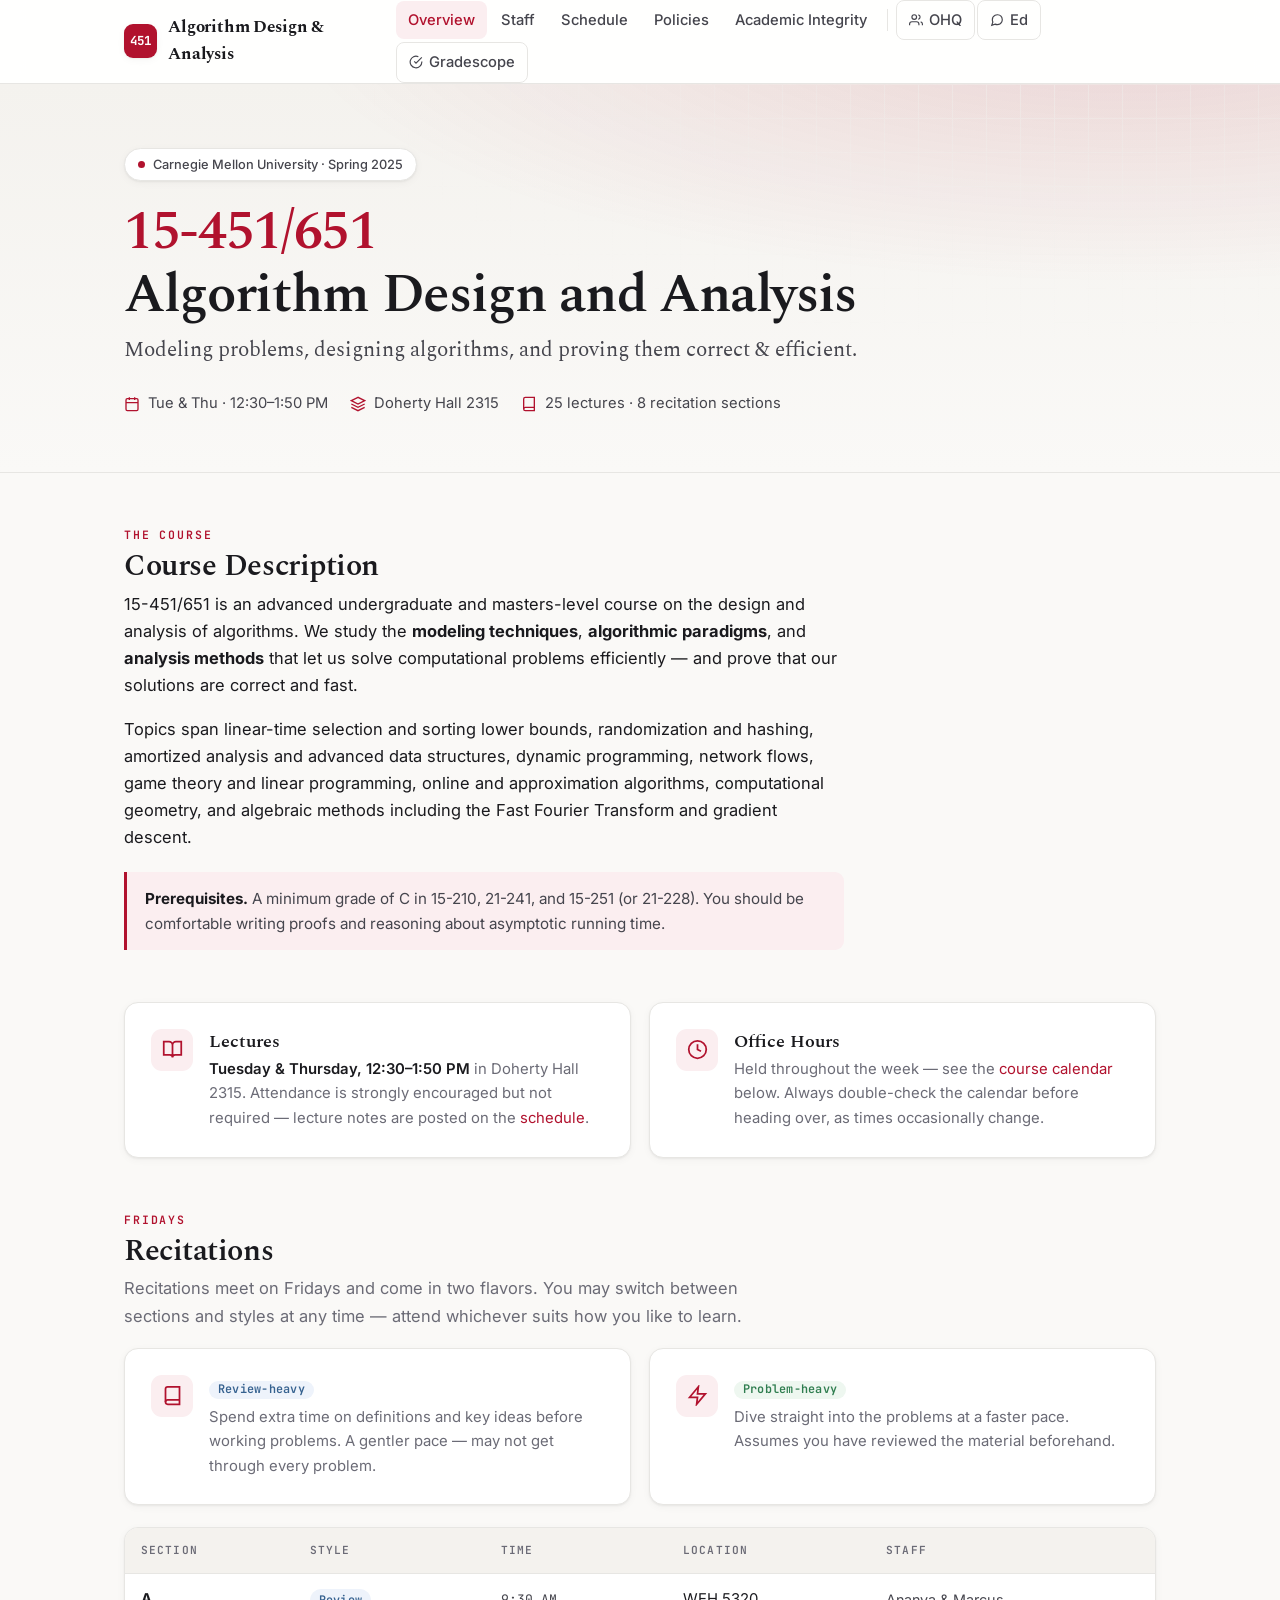
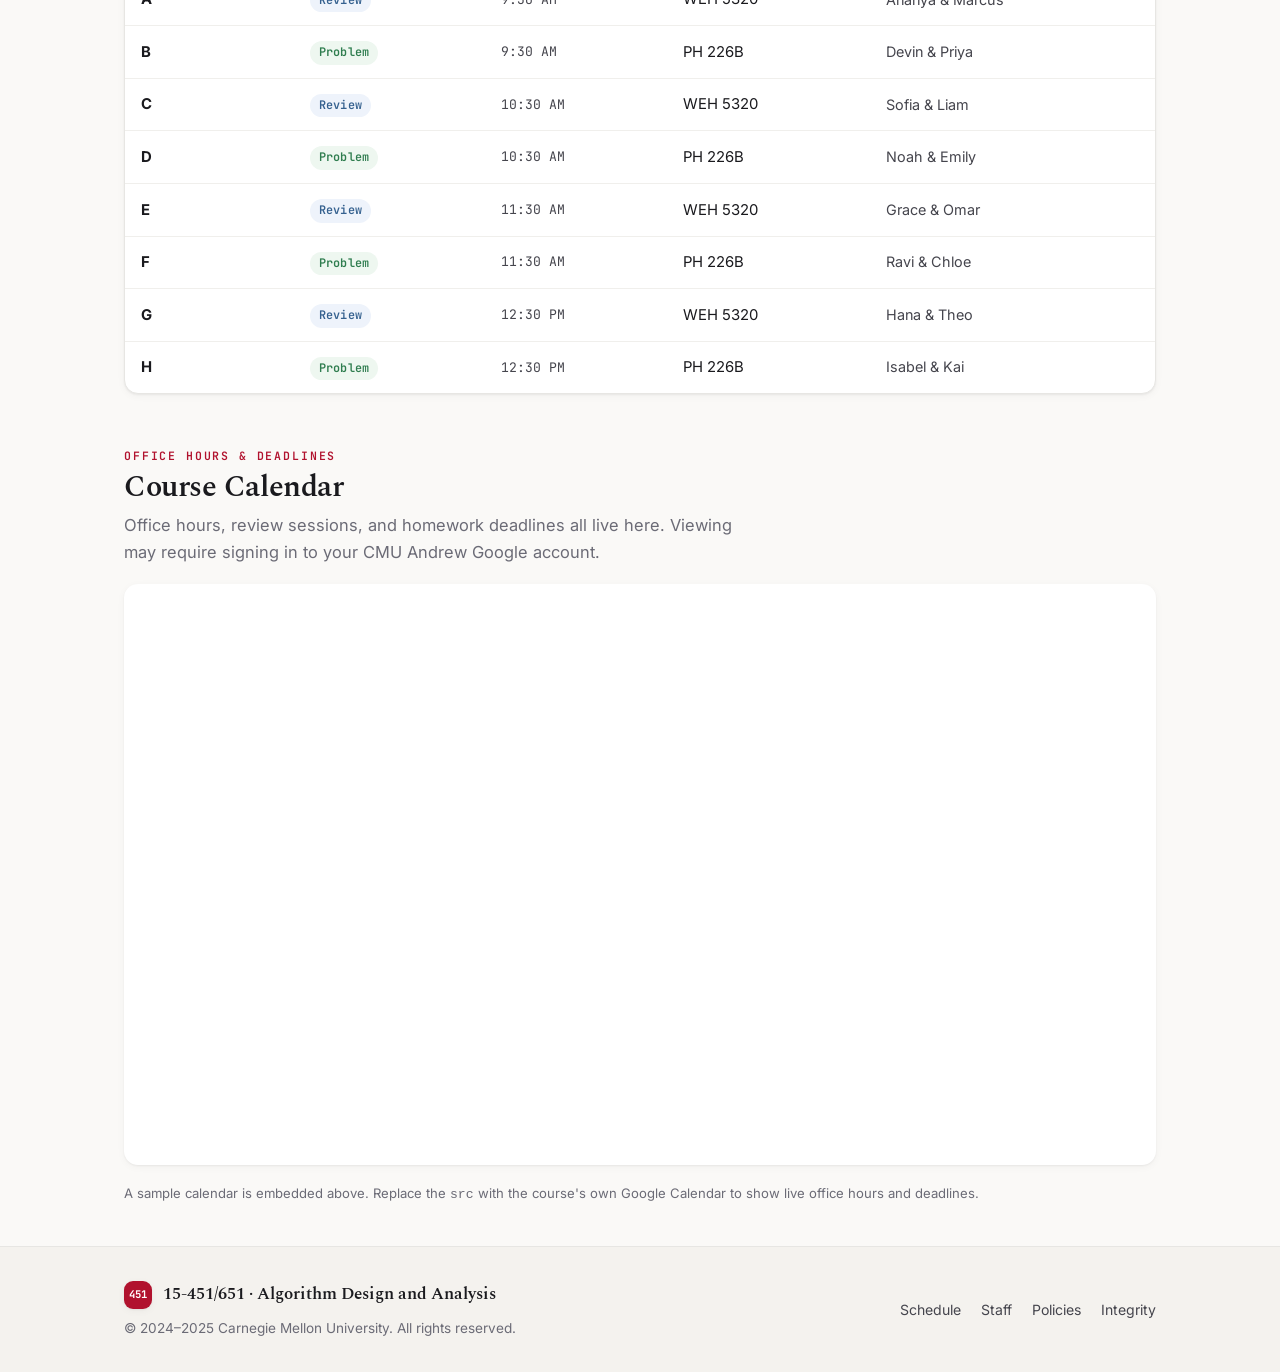
==== index.html @ af6d4969 "Agent changes (background) Santai-Kind: autosave Santai-Author: jocelyn.hao Santai-Changes: +32 ~0 -" ====
<!DOCTYPE html>
<html lang="en">
<head>
<meta charset="UTF-8" />
<meta name="viewport" content="width=device-width, initial-scale=1.0" />
<title>15-451/651: Algorithm Design and Analysis — Spring 2025</title>
<meta name="description" content="15-451/651 Algorithm Design and Analysis at Carnegie Mellon University. Lectures, recitations, schedule, and course notes." />
<link rel="preconnect" href="https://fonts.googleapis.com" />
<link rel="preconnect" href="https://fonts.gstatic.com" crossorigin />
<link href="https://fonts.googleapis.com/css2?family=Spectral:ital,wght@0,400;0,500;0,600;0,700;1,400&family=Inter:wght@400;500;600;700&family=JetBrains+Mono:wght@500;600&display=swap" rel="stylesheet" />
<link rel="stylesheet" href="styles.css" />
</head>
<body>

<!-- ===== NAV ===== -->
<header class="nav">
  <div class="nav__inner">
    <a class="nav__brand" href="index.html">
      <span class="nav__mark">451</span>
      <span>Algorithm Design &amp; Analysis</span>
    </a>
    <button class="nav__toggle" aria-label="Menu" aria-expanded="false">
      <svg width="18" height="18" viewBox="0 0 24 24" fill="none" stroke="currentColor" stroke-width="2"><path d="M3 6h18M3 12h18M3 18h18"/></svg>
    </button>
    <nav class="nav__links">
      <a href="index.html" class="active">Overview</a>
      <a href="staff.html">Staff</a>
      <a href="schedule.html">Schedule</a>
      <a href="policies.html">Policies</a>
      <a href="integrity.html">Academic Integrity</a>
      <span class="nav__sep"></span>
      <a class="nav__ext" href="https://ohq.io" target="_blank" rel="noopener">
        <svg viewBox="0 0 24 24" fill="none" stroke="currentColor" stroke-width="2"><path d="M17 21v-2a4 4 0 0 0-4-4H5a4 4 0 0 0-4 4v2"/><circle cx="9" cy="7" r="4"/><path d="M23 21v-2a4 4 0 0 0-3-3.87M16 3.13a4 4 0 0 1 0 7.75"/></svg>OHQ</a>
      <a class="nav__ext" href="https://edstem.org" target="_blank" rel="noopener">
        <svg viewBox="0 0 24 24" fill="none" stroke="currentColor" stroke-width="2"><path d="M21 11.5a8.38 8.38 0 0 1-.9 3.8 8.5 8.5 0 0 1-7.6 4.7 8.38 8.38 0 0 1-3.8-.9L3 21l1.9-5.7a8.38 8.38 0 0 1-.9-3.8 8.5 8.5 0 0 1 4.7-7.6 8.38 8.38 0 0 1 3.8-.9h.5a8.48 8.48 0 0 1 8 8v.5z"/></svg>Ed</a>
      <a class="nav__ext" href="https://gradescope.com" target="_blank" rel="noopener">
        <svg viewBox="0 0 24 24" fill="none" stroke="currentColor" stroke-width="2"><path d="M22 11.08V12a10 10 0 1 1-5.93-9.14"/><path d="M22 4 12 14.01l-3-3"/></svg>Gradescope</a>
    </nav>
  </div>
</header>

<!-- ===== HERO ===== -->
<div class="hero">
  <div class="hero__grid-lines"></div>
  <div class="hero__inner">
    <span class="hero__badge"><span class="dot"></span>Carnegie Mellon University · Spring 2025</span>
    <h1><span class="hero__course-no">15-451/651</span><br/>Algorithm Design and Analysis</h1>
    <p class="hero__sub">Modeling problems, designing algorithms, and proving them correct &amp; efficient.</p>
    <div class="hero__meta">
      <span><svg viewBox="0 0 24 24" fill="none" stroke="currentColor" stroke-width="2"><rect x="3" y="4" width="18" height="18" rx="2"/><path d="M16 2v4M8 2v4M3 10h18"/></svg>Tue &amp; Thu · 12:30–1:50 PM</span>
      <span><svg viewBox="0 0 24 24" fill="none" stroke="currentColor" stroke-width="2"><path d="M12 2 2 7l10 5 10-5-10-5zM2 17l10 5 10-5M2 12l10 5 10-5"/></svg>Doherty Hall 2315</span>
      <span><svg viewBox="0 0 24 24" fill="none" stroke="currentColor" stroke-width="2"><path d="M4 19.5A2.5 2.5 0 0 1 6.5 17H20"/><path d="M6.5 2H20v20H6.5A2.5 2.5 0 0 1 4 19.5v-15A2.5 2.5 0 0 1 6.5 2z"/></svg>25 lectures · 8 recitation sections</span>
    </div>
  </div>
</div>

<main class="wrap">

  <!-- Course description -->
  <section class="reveal">
    <p class="section-eyebrow">The Course</p>
    <h2 class="section-title">Course Description</h2>
    <div class="prose">
      <p>15-451/651 is an advanced undergraduate and masters-level course on the design and
      analysis of algorithms. We study the <strong>modeling techniques</strong>, <strong>algorithmic
      paradigms</strong>, and <strong>analysis methods</strong> that let us solve computational problems
      efficiently — and prove that our solutions are correct and fast.</p>
      <p>Topics span linear-time selection and sorting lower bounds, randomization and hashing,
      amortized analysis and advanced data structures, dynamic programming, network flows, game
      theory and linear programming, online and approximation algorithms, computational geometry,
      and algebraic methods including the Fast Fourier Transform and gradient descent.</p>
      <div class="callout">
        <strong>Prerequisites.</strong> A minimum grade of C in 15-210, 21-241, and 15-251 (or 21-228).
        You should be comfortable writing proofs and reasoning about asymptotic running time.
      </div>
    </div>
  </section>

  <!-- Quick facts grid -->
  <section class="reveal">
    <div class="grid grid-2">
      <div class="card info-card">
        <div class="info-card__icon"><svg viewBox="0 0 24 24" fill="none" stroke="currentColor" stroke-width="2"><path d="M2 3h6a4 4 0 0 1 4 4v14a3 3 0 0 0-3-3H2zM22 3h-6a4 4 0 0 0-4 4v14a3 3 0 0 1 3-3h7z"/></svg></div>
        <div>
          <h3>Lectures</h3>
          <p><strong>Tuesday &amp; Thursday, 12:30–1:50 PM</strong> in Doherty Hall 2315.
          Attendance is strongly encouraged but not required — lecture notes are posted on the
          <a href="schedule.html">schedule</a>.</p>
        </div>
      </div>
      <div class="card info-card">
        <div class="info-card__icon"><svg viewBox="0 0 24 24" fill="none" stroke="currentColor" stroke-width="2"><circle cx="12" cy="12" r="10"/><path d="M12 6v6l4 2"/></svg></div>
        <div>
          <h3>Office Hours</h3>
          <p>Held throughout the week — see the <a href="#calendar">course calendar</a> below.
          Always double-check the calendar before heading over, as times occasionally change.</p>
        </div>
      </div>
    </div>
  </section>

  <!-- Recitations -->
  <section class="reveal">
    <p class="section-eyebrow">Fridays</p>
    <h2 class="section-title">Recitations</h2>
    <p class="section-lead">Recitations meet on Fridays and come in two flavors. You may switch
      between sections and styles at any time — attend whichever suits how you like to learn.</p>

    <div class="grid grid-2" style="margin:18px 0 22px;">
      <div class="card info-card">
        <div class="info-card__icon"><svg viewBox="0 0 24 24" fill="none" stroke="currentColor" stroke-width="2"><path d="M4 19.5A2.5 2.5 0 0 1 6.5 17H20"/><path d="M6.5 2H20v20H6.5A2.5 2.5 0 0 1 4 19.5v-15A2.5 2.5 0 0 1 6.5 2z"/></svg></div>
        <div><h3><span class="tag tag--review">Review-heavy</span></h3>
          <p style="margin-top:6px;">Spend extra time on definitions and key ideas before working
          problems. A gentler pace — may not get through every problem.</p></div>
      </div>
      <div class="card info-card">
        <div class="info-card__icon"><svg viewBox="0 0 24 24" fill="none" stroke="currentColor" stroke-width="2"><path d="M13 2 3 14h9l-1 8 10-12h-9l1-8z"/></svg></div>
        <div><h3><span class="tag tag--problem">Problem-heavy</span></h3>
          <p style="margin-top:6px;">Dive straight into the problems at a faster pace. Assumes you
          have reviewed the material beforehand.</p></div>
      </div>
    </div>

    <div class="table-wrap">
      <table>
        <thead>
          <tr><th>Section</th><th>Style</th><th>Time</th><th>Location</th><th>Staff</th></tr>
        </thead>
        <tbody>
          <tr><td><strong>A</strong></td><td><span class="tag tag--review">Review</span></td><td class="lec-date">9:30 AM</td><td>WEH 5320</td><td class="rec-staff">Ananya &amp; Marcus</td></tr>
          <tr><td><strong>B</strong></td><td><span class="tag tag--problem">Problem</span></td><td class="lec-date">9:30 AM</td><td>PH 226B</td><td class="rec-staff">Devin &amp; Priya</td></tr>
          <tr><td><strong>C</strong></td><td><span class="tag tag--review">Review</span></td><td class="lec-date">10:30 AM</td><td>WEH 5320</td><td class="rec-staff">Sofia &amp; Liam</td></tr>
          <tr><td><strong>D</strong></td><td><span class="tag tag--problem">Problem</span></td><td class="lec-date">10:30 AM</td><td>PH 226B</td><td class="rec-staff">Noah &amp; Emily</td></tr>
          <tr><td><strong>E</strong></td><td><span class="tag tag--review">Review</span></td><td class="lec-date">11:30 AM</td><td>WEH 5320</td><td class="rec-staff">Grace &amp; Omar</td></tr>
          <tr><td><strong>F</strong></td><td><span class="tag tag--problem">Problem</span></td><td class="lec-date">11:30 AM</td><td>PH 226B</td><td class="rec-staff">Ravi &amp; Chloe</td></tr>
          <tr><td><strong>G</strong></td><td><span class="tag tag--review">Review</span></td><td class="lec-date">12:30 PM</td><td>WEH 5320</td><td class="rec-staff">Hana &amp; Theo</td></tr>
          <tr><td><strong>H</strong></td><td><span class="tag tag--problem">Problem</span></td><td class="lec-date">12:30 PM</td><td>PH 226B</td><td class="rec-staff">Isabel &amp; Kai</td></tr>
        </tbody>
      </table>
    </div>
  </section>

  <!-- Calendar -->
  <section class="reveal" id="calendar">
    <p class="section-eyebrow">Office Hours &amp; Deadlines</p>
    <h2 class="section-title">Course Calendar</h2>
    <p class="section-lead">Office hours, review sessions, and homework deadlines all live here.
      Viewing may require signing in to your CMU Andrew Google account.</p>
    <div style="margin-top:18px;">
      <iframe class="cal-frame" title="Course calendar"
        src="https://calendar.google.com/calendar/embed?src=en.usa%23holiday%40group.v.calendar.google.com&mode=WEEK&ctz=America/New_York"
        loading="lazy"></iframe>
      <p style="font-size:.82rem;color:var(--muted);margin-top:10px;">
        A sample calendar is embedded above. Replace the <code>src</code> with the course's own
        Google Calendar to show live office hours and deadlines.</p>
    </div>
  </section>

</main>

<!-- ===== FOOTER ===== -->
<footer class="footer">
  <div class="footer__inner">
    <div>
      <div class="footer__brand"><span class="nav__mark" style="width:28px;height:28px;font-size:.66rem;">451</span> 15-451/651 · Algorithm Design and Analysis</div>
      <p style="margin-top:8px;">© 2024–2025 Carnegie Mellon University. All rights reserved.</p>
    </div>
    <div class="footer__links">
      <a href="schedule.html">Schedule</a>
      <a href="staff.html">Staff</a>
      <a href="policies.html">Policies</a>
      <a href="integrity.html">Integrity</a>
    </div>
  </div>
</footer>

<script src="site.js"></script>
</body>
</html>
---- styles.css ----
/* ==========================================================================
   15-451/651 — Algorithm Design and Analysis
   Shared stylesheet
   ========================================================================== */

:root {
  --red:        #b1122e;   /* CMU cardinal */
  --red-dark:   #8a0e24;
  --red-tint:   #fbeef0;
  --ink:        #1a1a1e;
  --ink-soft:   #45454d;
  --muted:      #6b6b76;
  --line:       #e7e6e3;
  --line-soft:  #f0efec;
  --paper:      #ffffff;
  --bg:         #faf9f7;
  --bg-alt:     #f4f2ee;
  --gold:       #c9a24b;
  --radius:     14px;
  --radius-sm:  9px;
  --shadow-sm:  0 1px 2px rgba(20,20,25,.05), 0 2px 8px rgba(20,20,25,.04);
  --shadow-md:  0 6px 24px rgba(20,20,25,.08), 0 2px 6px rgba(20,20,25,.05);
  --maxw:       1080px;
  --font-serif: "Spectral", Georgia, "Times New Roman", serif;
  --font-sans:  "Inter", -apple-system, BlinkMacSystemFont, "Segoe UI", Roboto, sans-serif;
  --font-mono:  "JetBrains Mono", ui-monospace, "SF Mono", Menlo, monospace;
}

@media (prefers-color-scheme: dark) {
  :root {
    --ink:       #ecebe8;
    --ink-soft:  #c7c6c2;
    --muted:     #9a99a3;
    --line:      #2c2b31;
    --line-soft: #232228;
    --paper:     #1a1a1f;
    --bg:        #131317;
    --bg-alt:    #1d1d22;
    --red:       #ef5670;
    --red-dark:  #f47088;
    --red-tint:  #2a1519;
    --shadow-sm: 0 1px 2px rgba(0,0,0,.3), 0 2px 8px rgba(0,0,0,.25);
    --shadow-md: 0 6px 24px rgba(0,0,0,.4), 0 2px 6px rgba(0,0,0,.3);
  }
}

* { box-sizing: border-box; }

html { scroll-behavior: smooth; scroll-padding-top: 90px; }

body {
  margin: 0;
  font-family: var(--font-sans);
  color: var(--ink);
  background: var(--bg);
  line-height: 1.65;
  font-size: 16.5px;
  -webkit-font-smoothing: antialiased;
  text-rendering: optimizeLegibility;
}

h1, h2, h3, h4 { font-family: var(--font-serif); font-weight: 600; line-height: 1.18; color: var(--ink); }
a { color: var(--red); text-decoration: none; transition: color .15s; }
a:hover { color: var(--red-dark); }
p { margin: 0 0 1rem; }

/* ---------- Top navigation ---------------------------------------------- */
.nav {
  position: sticky; top: 0; z-index: 50;
  background: color-mix(in srgb, var(--paper) 88%, transparent);
  backdrop-filter: saturate(1.4) blur(12px);
  -webkit-backdrop-filter: saturate(1.4) blur(12px);
  border-bottom: 1px solid var(--line);
}
.nav__inner {
  max-width: var(--maxw); margin: 0 auto; padding: 0 24px;
  display: flex; align-items: center; gap: 8px; min-height: 62px;
}
.nav__brand {
  display: flex; align-items: center; gap: 11px;
  font-family: var(--font-serif); font-weight: 700; font-size: 1.05rem;
  color: var(--ink); margin-right: auto; letter-spacing: -.01em;
}
.nav__brand:hover { color: var(--ink); }
.nav__mark {
  display: grid; place-items: center;
  width: 34px; height: 34px; border-radius: 9px;
  background: var(--red); color: #fff;
  font-family: var(--font-mono); font-weight: 700; font-size: .78rem;
  box-shadow: var(--shadow-sm);
}
.nav__links { display: flex; align-items: center; gap: 2px; flex-wrap: wrap; }
.nav__links a {
  color: var(--ink-soft); font-size: .92rem; font-weight: 500;
  padding: 7px 12px; border-radius: 8px; white-space: nowrap;
  transition: background .15s, color .15s;
}
.nav__links a:hover { background: var(--bg-alt); color: var(--ink); }
.nav__links a.active { color: var(--red); background: var(--red-tint); }
.nav__ext {
  display: inline-flex; align-items: center; gap: 6px;
  border: 1px solid var(--line); border-radius: 8px;
}
.nav__ext svg { width: 14px; height: 14px; }
.nav__sep { width: 1px; height: 22px; background: var(--line); margin: 0 6px; }
.nav__toggle {
  display: none; background: none; border: 1px solid var(--line);
  border-radius: 8px; padding: 7px 9px; cursor: pointer; color: var(--ink);
}

/* ---------- Layout ------------------------------------------------------ */
.wrap { max-width: var(--maxw); margin: 0 auto; padding: 0 24px; }
main { padding-bottom: 80px; }
section { margin-top: 52px; }
.section-eyebrow {
  font-family: var(--font-mono); font-size: .72rem; letter-spacing: .16em;
  text-transform: uppercase; color: var(--red); font-weight: 600; margin-bottom: 6px;
}
h2.section-title { font-size: 1.85rem; margin: 0 0 6px; letter-spacing: -.015em; }
.section-lead { color: var(--muted); max-width: 62ch; margin-bottom: 4px; }

/* ---------- Hero -------------------------------------------------------- */
.hero {
  position: relative; overflow: hidden;
  background:
    radial-gradient(120% 130% at 88% -20%, color-mix(in srgb, var(--red) 14%, transparent), transparent 55%),
    linear-gradient(180deg, var(--bg-alt), var(--bg));
  border-bottom: 1px solid var(--line);
}
.hero__grid-lines {
  position: absolute; inset: 0; opacity: .5; pointer-events: none;
  background-image: linear-gradient(var(--line-soft) 1px, transparent 1px),
                    linear-gradient(90deg, var(--line-soft) 1px, transparent 1px);
  background-size: 34px 34px;
  -webkit-mask-image: radial-gradient(70% 90% at 80% 0%, #000, transparent 75%);
          mask-image: radial-gradient(70% 90% at 80% 0%, #000, transparent 75%);
}
.hero__inner { position: relative; max-width: var(--maxw); margin: 0 auto; padding: 64px 24px 56px; }
.hero__badge {
  display: inline-flex; align-items: center; gap: 8px;
  background: var(--paper); border: 1px solid var(--line);
  padding: 5px 13px; border-radius: 100px; font-size: .8rem; color: var(--ink-soft);
  box-shadow: var(--shadow-sm); margin-bottom: 20px; font-weight: 500;
}
.hero__badge .dot { width: 7px; height: 7px; border-radius: 50%; background: var(--red); }
.hero h1 { font-size: clamp(2.1rem, 5vw, 3.35rem); letter-spacing: -.025em; margin: 0 0 6px; }
.hero__course-no { color: var(--red); }
.hero__sub { font-size: clamp(1.05rem, 2vw, 1.3rem); color: var(--ink-soft); font-family: var(--font-serif); font-weight: 400; margin: 0 0 24px; }
.hero__meta { display: flex; flex-wrap: wrap; gap: 10px 22px; font-size: .92rem; color: var(--ink-soft); }
.hero__meta span { display: inline-flex; align-items: center; gap: 8px; }
.hero__meta svg { width: 16px; height: 16px; color: var(--red); flex-shrink: 0; }

/* ---------- Cards / grids ---------------------------------------------- */
.card {
  background: var(--paper); border: 1px solid var(--line);
  border-radius: var(--radius); padding: 26px; box-shadow: var(--shadow-sm);
}
.grid { display: grid; gap: 18px; }
.grid-2 { grid-template-columns: repeat(2, 1fr); }
.grid-3 { grid-template-columns: repeat(3, 1fr); }
.grid-4 { grid-template-columns: repeat(auto-fill, minmax(220px, 1fr)); }

.info-card { display: flex; gap: 16px; align-items: flex-start; }
.info-card__icon {
  flex-shrink: 0; width: 42px; height: 42px; border-radius: 11px;
  display: grid; place-items: center; background: var(--red-tint); color: var(--red);
}
.info-card__icon svg { width: 21px; height: 21px; }
.info-card h3 { margin: 2px 0 5px; font-size: 1.12rem; }
.info-card p { margin: 0; color: var(--muted); font-size: .93rem; }
.info-card strong { color: var(--ink); font-weight: 600; }

/* ---------- Prose ------------------------------------------------------- */
.prose { max-width: 72ch; }
.prose h3 { font-size: 1.28rem; margin: 32px 0 10px; }
.prose h4 { font-size: 1.05rem; margin: 24px 0 8px; font-family: var(--font-sans); font-weight: 700; }
.prose ul, .prose ol { padding-left: 1.3em; margin: 0 0 1rem; }
.prose li { margin-bottom: .45rem; }
.prose li::marker { color: var(--red); }
.callout {
  border-left: 3px solid var(--red); background: var(--red-tint);
  padding: 14px 18px; border-radius: 0 var(--radius-sm) var(--radius-sm) 0;
  margin: 20px 0; color: var(--ink-soft); font-size: .95rem;
}
.callout strong { color: var(--ink); }

/* ---------- Tables ------------------------------------------------------ */
.table-wrap { overflow-x: auto; border: 1px solid var(--line); border-radius: var(--radius); box-shadow: var(--shadow-sm); background: var(--paper); }
table { width: 100%; border-collapse: collapse; font-size: .93rem; }
thead th {
  background: var(--bg-alt); text-align: left; padding: 13px 16px;
  font-family: var(--font-mono); font-size: .7rem; letter-spacing: .1em; text-transform: uppercase;
  color: var(--muted); font-weight: 600; border-bottom: 1px solid var(--line); white-space: nowrap;
}
tbody td { padding: 13px 16px; border-bottom: 1px solid var(--line-soft); vertical-align: middle; }
tbody tr:last-child td { border-bottom: none; }
tbody tr { transition: background .12s; }
tbody tr:hover { background: var(--bg-alt); }
.tag {
  display: inline-block; padding: 2px 9px; border-radius: 100px; font-size: .74rem;
  font-weight: 600; font-family: var(--font-mono); letter-spacing: .02em;
}
.tag--review { background: #eef3fb; color: #35618f; }
.tag--problem { background: #eef7f0; color: #2f7d4f; }
@media (prefers-color-scheme: dark) {
  .tag--review { background: #1a2634; color: #7fb0e0; }
  .tag--problem { background: #16281c; color: #78c592; }
}

/* ---------- Schedule ---------------------------------------------------- */
.sched-unit td {
  background: var(--ink); color: #fff; font-family: var(--font-serif);
  font-weight: 600; font-size: .98rem; letter-spacing: .01em; padding: 11px 16px;
}
@media (prefers-color-scheme: dark) { .sched-unit td { background: #000; } }
.sched-unit .u-idx { color: var(--gold); font-family: var(--font-mono); font-size: .78rem; margin-right: 10px; }
.sched-break td {
  background: repeating-linear-gradient(45deg, var(--bg-alt), var(--bg-alt) 10px, var(--bg) 10px, var(--bg) 20px);
  text-align: center; font-style: italic; color: var(--muted); padding: 10px; font-size: .88rem;
}
.lec-no {
  display: inline-grid; place-items: center; min-width: 30px; height: 30px; padding: 0 7px;
  background: var(--red-tint); color: var(--red); border-radius: 8px;
  font-family: var(--font-mono); font-weight: 600; font-size: .82rem;
}
.lec-topic { font-weight: 600; color: var(--ink); }
.lec-desc { color: var(--muted); font-size: .84rem; margin-top: 2px; display: block; max-width: 52ch; }
.lec-date { font-family: var(--font-mono); font-size: .82rem; color: var(--ink-soft); white-space: nowrap; }
.pdf-link {
  display: inline-flex; align-items: center; gap: 6px; font-size: .82rem; font-weight: 600;
  padding: 6px 11px; border: 1px solid var(--line); border-radius: 8px; color: var(--ink-soft);
  background: var(--paper); white-space: nowrap; transition: all .14s;
}
.pdf-link:hover { border-color: var(--red); color: var(--red); background: var(--red-tint); transform: translateY(-1px); }
.pdf-link svg { width: 14px; height: 14px; }
.pdf-link--soon { opacity: .5; pointer-events: none; }

/* ---------- Staff ------------------------------------------------------- */
.staff-card { text-align: center; padding: 28px 20px; transition: transform .16s, box-shadow .16s; }
.staff-card:hover { transform: translateY(-3px); box-shadow: var(--shadow-md); }
.staff-avatar {
  width: 76px; height: 76px; border-radius: 50%; margin: 0 auto 14px;
  display: grid; place-items: center; font-family: var(--font-serif); font-weight: 600;
  font-size: 1.6rem; color: #fff; letter-spacing: .01em; box-shadow: var(--shadow-sm);
}
.staff-card h3 { font-size: 1.1rem; margin: 0 0 3px; }
.staff-role { font-size: .82rem; color: var(--red); font-weight: 600; font-family: var(--font-mono); text-transform: uppercase; letter-spacing: .05em; }
.staff-detail { font-size: .86rem; color: var(--muted); margin-top: 8px; }

/* ---------- Recitation staff mini ------------------------------------- */
.rec-staff { font-size: .9rem; color: var(--ink-soft); }

/* ---------- Buttons / pills -------------------------------------------- */
.btn {
  display: inline-flex; align-items: center; gap: 8px; padding: 10px 18px;
  background: var(--red); color: #fff; border-radius: 10px; font-weight: 600;
  font-size: .92rem; box-shadow: var(--shadow-sm); transition: background .15s, transform .15s;
}
.btn:hover { background: var(--red-dark); color: #fff; transform: translateY(-1px); }
.btn--ghost { background: var(--paper); color: var(--ink); border: 1px solid var(--line); }
.btn--ghost:hover { background: var(--bg-alt); color: var(--ink); }
.btn svg { width: 16px; height: 16px; }

/* ---------- Calendar embed --------------------------------------------- */
.cal-frame {
  width: 100%; aspect-ratio: 16 / 9; min-height: 420px; border: none;
  border-radius: var(--radius); box-shadow: var(--shadow-sm); background: var(--paper);
}

/* ---------- Footer ------------------------------------------------------ */
.footer { border-top: 1px solid var(--line); background: var(--bg-alt); margin-top: 40px; }
.footer__inner {
  max-width: var(--maxw); margin: 0 auto; padding: 34px 24px;
  display: flex; flex-wrap: wrap; gap: 18px 40px; align-items: center; justify-content: space-between;
}
.footer__brand { display: flex; align-items: center; gap: 11px; font-family: var(--font-serif); font-weight: 600; color: var(--ink); }
.footer p { margin: 0; color: var(--muted); font-size: .85rem; }
.footer__links { display: flex; gap: 20px; font-size: .88rem; }
.footer__links a { color: var(--ink-soft); }

/* ---------- Utilities --------------------------------------------------- */
.reveal { opacity: 0; transform: translateY(16px); transition: opacity .55s ease, transform .55s ease; }
.reveal.in { opacity: 1; transform: none; }

/* ---------- Responsive -------------------------------------------------- */
@media (max-width: 860px) {
  .grid-2, .grid-3 { grid-template-columns: 1fr; }
  .nav__links {
    position: absolute; top: 62px; left: 0; right: 0;
    flex-direction: column; align-items: stretch; gap: 2px;
    background: var(--paper); border-bottom: 1px solid var(--line);
    padding: 10px 16px 16px; box-shadow: var(--shadow-md);
    display: none;
  }
  .nav__links.open { display: flex; }
  .nav__links a { padding: 11px 12px; }
  .nav__sep { display: none; }
  .nav__toggle { display: inline-flex; }
  .lec-desc { display: none; }
}
@media (prefers-reduced-motion: reduce) {
  * { scroll-behavior: auto !important; }
  .reveal { opacity: 1; transform: none; transition: none; }
}
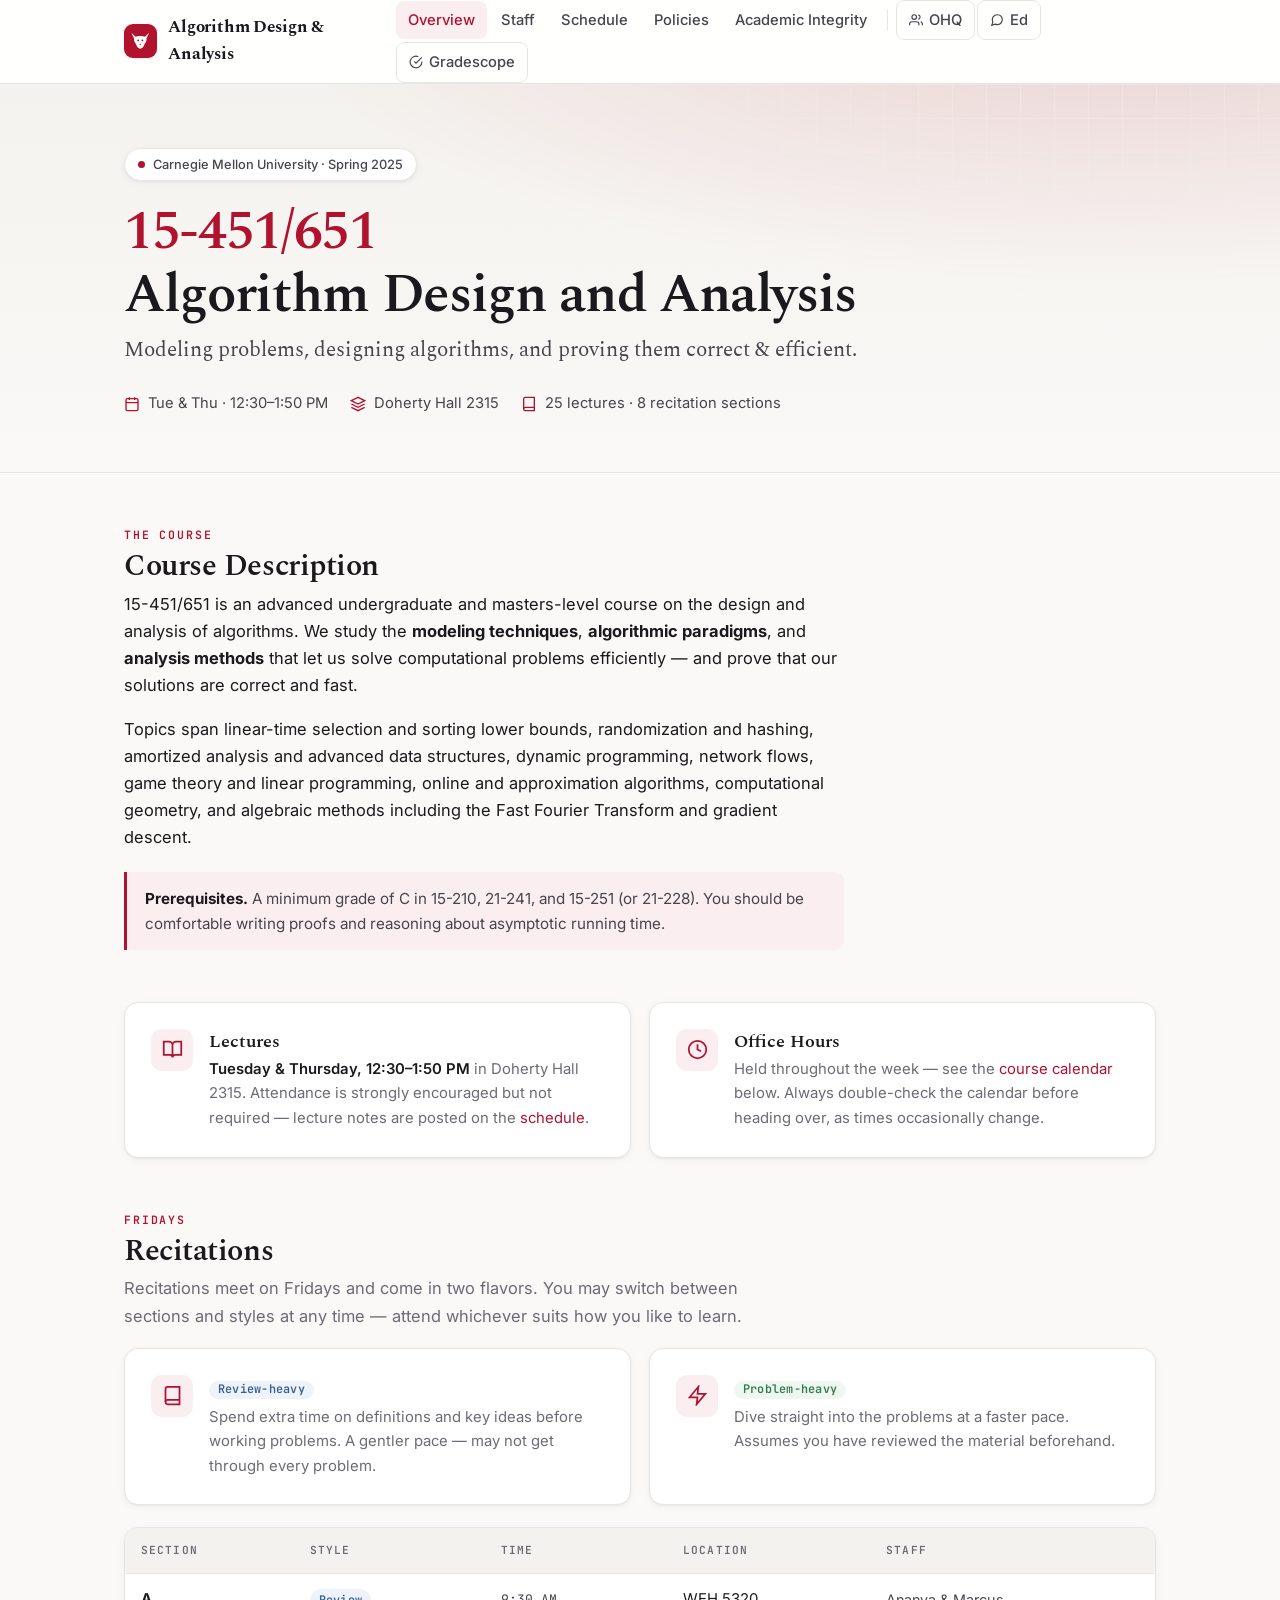
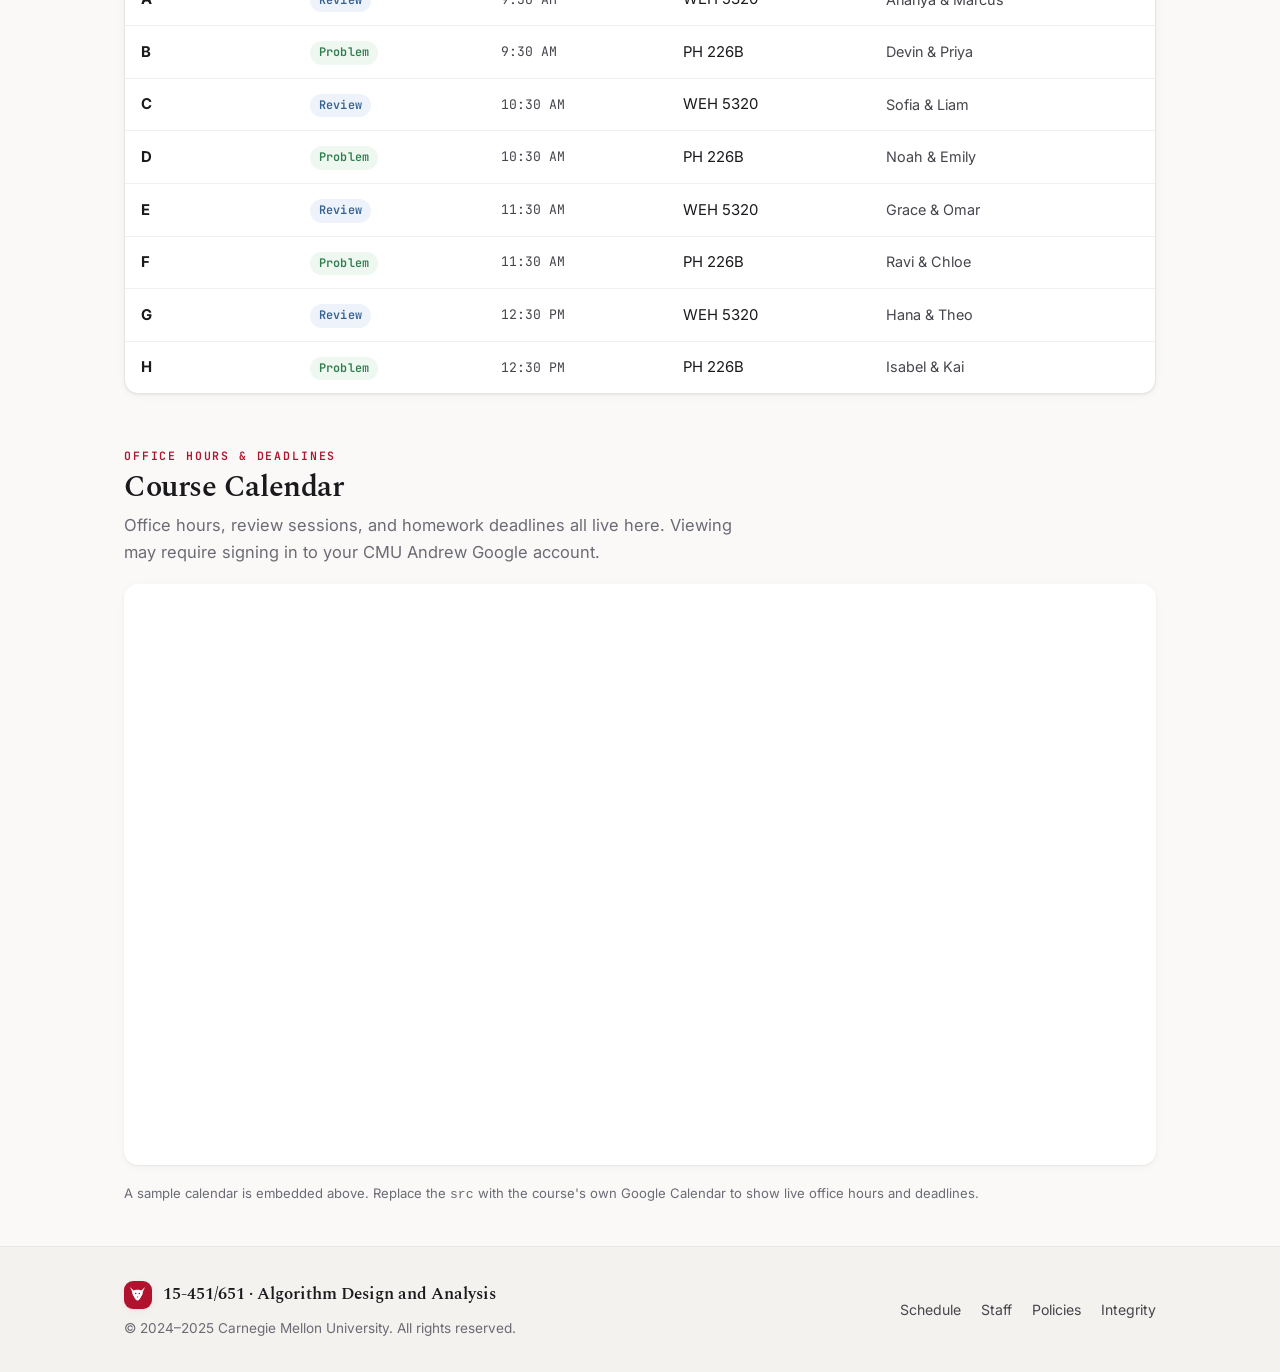
==== commit 29cfb474: "Agent changes (background) Santai-Kind: autosave Santai-Author: jocelyn.hao Santai-Changes: +0 ~6 -0" ====
--- a/index.html
+++ b/index.html
@@ -16,7 +16,7 @@
 <header class="nav">
   <div class="nav__inner">
     <a class="nav__brand" href="index.html">
-      <span class="nav__mark">451</span>
+      <span class="nav__mark"><svg class="fox-icon" viewBox="0 0 24 24" fill="currentColor" aria-hidden="true"><path fill-rule="evenodd" d="M2.5 2.5L7 7C8.4 6.3 9.6 6 12 6C14.4 6 15.6 6.3 17 7L21.5 2.5L18.6 8.8C19 10.5 18 13 16.6 14.6C15.6 17.6 13.9 19.6 12 19.6C10.1 19.6 8.4 17.6 7.4 14.6C6 13 5 10.5 5.4 8.8ZM8.8 10.8a0.95 0.95 0 1 0 1.9 0a0.95 0.95 0 1 0-1.9 0ZM13.3 10.8a0.95 0.95 0 1 0 1.9 0a0.95 0.95 0 1 0-1.9 0ZM12 16.2L11 14.4L13 14.4Z"/></svg></span>
       <span>Algorithm Design &amp; Analysis</span>
     </a>
     <button class="nav__toggle" aria-label="Menu" aria-expanded="false">
@@ -162,7 +162,7 @@
 <footer class="footer">
   <div class="footer__inner">
     <div>
-      <div class="footer__brand"><span class="nav__mark" style="width:28px;height:28px;font-size:.66rem;">451</span> 15-451/651 · Algorithm Design and Analysis</div>
+      <div class="footer__brand"><span class="nav__mark" style="width:28px;height:28px;font-size:.66rem;"><svg class="fox-icon" viewBox="0 0 24 24" fill="currentColor" aria-hidden="true"><path fill-rule="evenodd" d="M2.5 2.5L7 7C8.4 6.3 9.6 6 12 6C14.4 6 15.6 6.3 17 7L21.5 2.5L18.6 8.8C19 10.5 18 13 16.6 14.6C15.6 17.6 13.9 19.6 12 19.6C10.1 19.6 8.4 17.6 7.4 14.6C6 13 5 10.5 5.4 8.8ZM8.8 10.8a0.95 0.95 0 1 0 1.9 0a0.95 0.95 0 1 0-1.9 0ZM13.3 10.8a0.95 0.95 0 1 0 1.9 0a0.95 0.95 0 1 0-1.9 0ZM12 16.2L11 14.4L13 14.4Z"/></svg></span> 15-451/651 · Algorithm Design and Analysis</div>
       <p style="margin-top:8px;">© 2024–2025 Carnegie Mellon University. All rights reserved.</p>
     </div>
     <div class="footer__links">
--- a/styles.css
+++ b/styles.css
@@ -89,6 +89,7 @@
   font-family: var(--font-mono); font-weight: 700; font-size: .78rem;
   box-shadow: var(--shadow-sm);
 }
+.nav__mark .fox-icon { width: 68%; height: 68%; display: block; }
 .nav__links { display: flex; align-items: center; gap: 2px; flex-wrap: wrap; }
 .nav__links a {
   color: var(--ink-soft); font-size: .92rem; font-weight: 500;
@@ -266,6 +267,73 @@
   width: 100%; aspect-ratio: 16 / 9; min-height: 420px; border: none;
   border-radius: var(--radius); box-shadow: var(--shadow-sm); background: var(--paper);
 }
+
+/* ---------- PDF preview modal ------------------------------------------ */
+.pdf-modal {
+  position: fixed; inset: 0; z-index: 100;
+  display: flex; align-items: center; justify-content: center;
+  padding: clamp(10px, 3vw, 40px);
+  background: rgba(16, 14, 18, .55);
+  backdrop-filter: blur(4px); -webkit-backdrop-filter: blur(4px);
+  opacity: 0; visibility: hidden; transition: opacity .2s ease, visibility .2s ease;
+}
+.pdf-modal.open { opacity: 1; visibility: visible; }
+.pdf-modal__panel {
+  display: flex; flex-direction: column; width: min(1000px, 100%); height: 100%;
+  background: var(--paper); border: 1px solid var(--line);
+  border-radius: var(--radius); box-shadow: var(--shadow-md); overflow: hidden;
+  transform: translateY(12px) scale(.99); transition: transform .22s ease;
+}
+.pdf-modal.open .pdf-modal__panel { transform: none; }
+.pdf-modal__bar {
+  display: flex; align-items: center; gap: 12px;
+  padding: 12px 14px 12px 18px; border-bottom: 1px solid var(--line); background: var(--bg-alt);
+}
+.pdf-modal__title {
+  font-family: var(--font-serif); font-weight: 600; font-size: 1rem; color: var(--ink);
+  margin-right: auto; min-width: 0; overflow: hidden; text-overflow: ellipsis; white-space: nowrap;
+}
+.pdf-modal__title small { display: block; font-family: var(--font-mono); font-size: .68rem; letter-spacing: .1em; text-transform: uppercase; color: var(--red); font-weight: 600; }
+.pdf-modal__actions { display: flex; align-items: center; gap: 8px; flex-shrink: 0; }
+.pdf-modal__btn {
+  display: inline-flex; align-items: center; gap: 6px; padding: 7px 12px;
+  border: 1px solid var(--line); border-radius: 8px; background: var(--paper);
+  color: var(--ink-soft); font-size: .82rem; font-weight: 600; cursor: pointer; transition: all .14s;
+}
+.pdf-modal__btn:hover { border-color: var(--red); color: var(--red); background: var(--red-tint); }
+.pdf-modal__btn svg { width: 14px; height: 14px; }
+.pdf-modal__close {
+  display: grid; place-items: center; width: 34px; height: 34px; padding: 0;
+  border: 1px solid var(--line); border-radius: 8px; background: var(--paper);
+  color: var(--ink-soft); cursor: pointer; transition: all .14s;
+}
+.pdf-modal__close:hover { border-color: var(--red); color: var(--red); background: var(--red-tint); }
+.pdf-modal__close svg { width: 16px; height: 16px; }
+.pdf-modal__doc {
+  flex: 1; width: 100%; overflow-y: auto; background: var(--bg);
+  padding: 20px 16px; display: flex; flex-direction: column; align-items: center; gap: 16px;
+  scroll-behavior: smooth;
+}
+.pdf-page {
+  max-width: 100%; height: auto; border-radius: 4px;
+  box-shadow: 0 2px 12px rgba(20,20,25,.16); background: #fff;
+}
+.pdf-status {
+  margin: auto; display: flex; flex-direction: column; align-items: center; gap: 14px;
+  color: var(--muted); font-size: .92rem; text-align: center; padding: 30px;
+}
+.pdf-spinner {
+  width: 34px; height: 34px; border-radius: 50%;
+  border: 3px solid var(--line); border-top-color: var(--red);
+  animation: pdf-spin .8s linear infinite;
+}
+@keyframes pdf-spin { to { transform: rotate(360deg); } }
+@media (prefers-reduced-motion: reduce) { .pdf-spinner { animation-duration: 2s; } }
+@media (max-width: 560px) {
+  .pdf-modal__btn span { display: none; }
+  .pdf-modal__btn { padding: 7px 9px; }
+}
+body.pdf-open { overflow: hidden; }
 
 /* ---------- Footer ------------------------------------------------------ */
 .footer { border-top: 1px solid var(--line); background: var(--bg-alt); margin-top: 40px; }
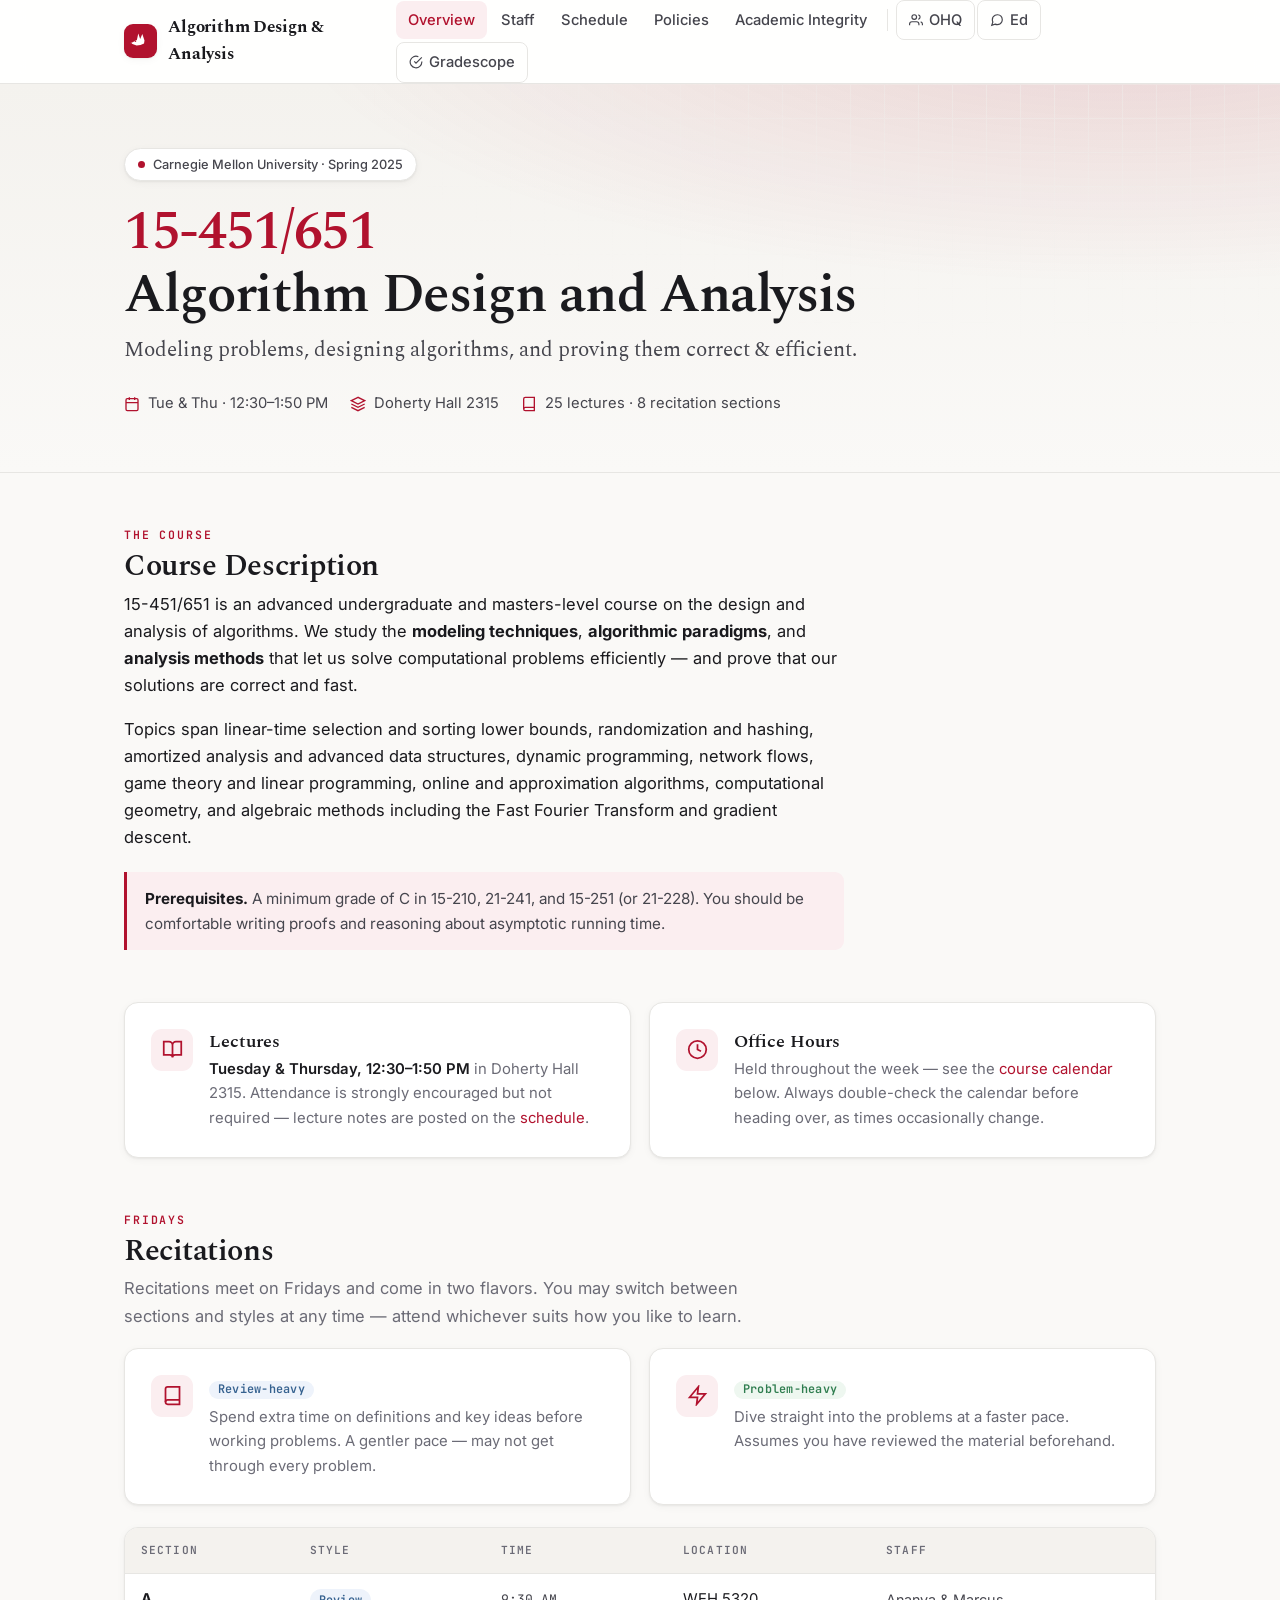
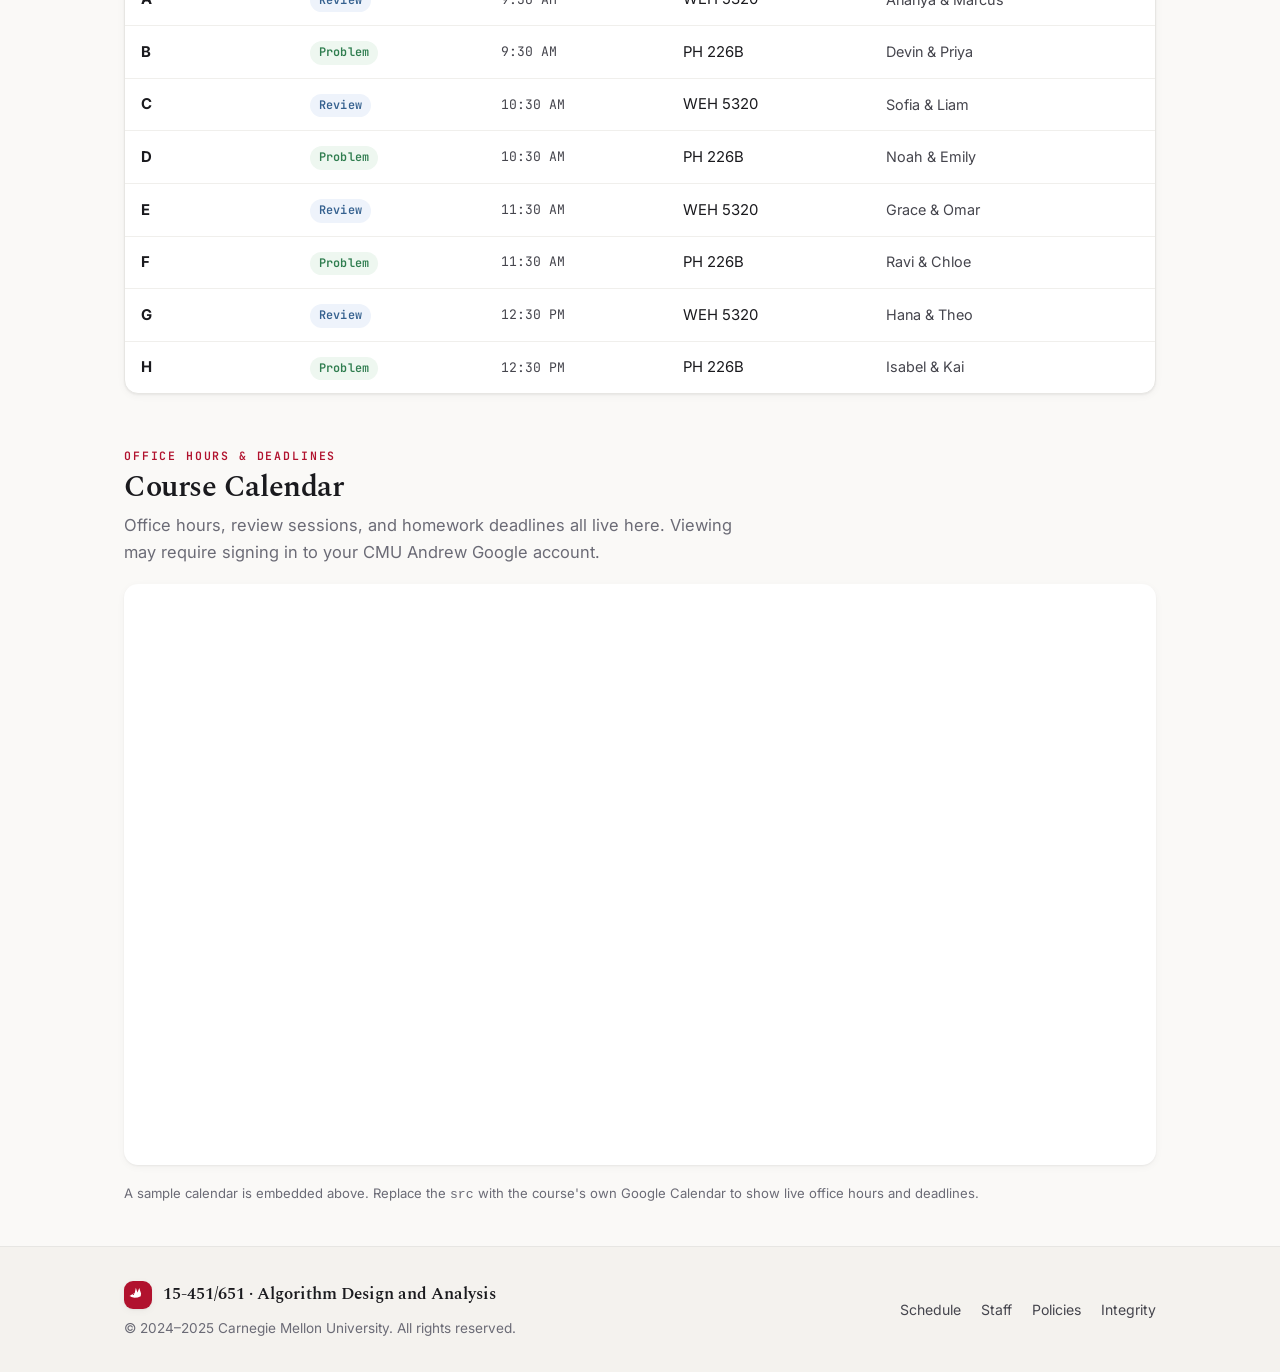
==== commit f85501c9: "Agent changes (background) Santai-Kind: autosave Santai-Author: jocelyn.hao Santai-Changes: +0 ~5 -0" ====
--- a/index.html
+++ b/index.html
@@ -16,7 +16,7 @@
 <header class="nav">
   <div class="nav__inner">
     <a class="nav__brand" href="index.html">
-      <span class="nav__mark"><svg class="fox-icon" viewBox="0 0 24 24" fill="currentColor" aria-hidden="true"><path fill-rule="evenodd" d="M2.5 2.5L7 7C8.4 6.3 9.6 6 12 6C14.4 6 15.6 6.3 17 7L21.5 2.5L18.6 8.8C19 10.5 18 13 16.6 14.6C15.6 17.6 13.9 19.6 12 19.6C10.1 19.6 8.4 17.6 7.4 14.6C6 13 5 10.5 5.4 8.8ZM8.8 10.8a0.95 0.95 0 1 0 1.9 0a0.95 0.95 0 1 0-1.9 0ZM13.3 10.8a0.95 0.95 0 1 0 1.9 0a0.95 0.95 0 1 0-1.9 0ZM12 16.2L11 14.4L13 14.4Z"/></svg></span>
+      <span class="nav__mark"><svg class="fox-icon" viewBox="0 0 24 24" fill="currentColor" aria-hidden="true"><path fill-rule="evenodd" d="M1.8 13.7L8.4 10.3L9.9 3.5L11.9 9.4L14.2 3.9L16.5 10.8L16 14.2L12.3 15.7L8.1 16.1L4.4 15ZM6.1 11.7a0.8 0.8 0 1 0 1.6 0a0.8 0.8 0 1 0-1.6 0ZM1.88 13.5a0.62 0.62 0 1 0 1.24 0a0.62 0.62 0 1 0-1.24 0Z"/></svg></span>
       <span>Algorithm Design &amp; Analysis</span>
     </a>
     <button class="nav__toggle" aria-label="Menu" aria-expanded="false">
@@ -162,7 +162,7 @@
 <footer class="footer">
   <div class="footer__inner">
     <div>
-      <div class="footer__brand"><span class="nav__mark" style="width:28px;height:28px;font-size:.66rem;"><svg class="fox-icon" viewBox="0 0 24 24" fill="currentColor" aria-hidden="true"><path fill-rule="evenodd" d="M2.5 2.5L7 7C8.4 6.3 9.6 6 12 6C14.4 6 15.6 6.3 17 7L21.5 2.5L18.6 8.8C19 10.5 18 13 16.6 14.6C15.6 17.6 13.9 19.6 12 19.6C10.1 19.6 8.4 17.6 7.4 14.6C6 13 5 10.5 5.4 8.8ZM8.8 10.8a0.95 0.95 0 1 0 1.9 0a0.95 0.95 0 1 0-1.9 0ZM13.3 10.8a0.95 0.95 0 1 0 1.9 0a0.95 0.95 0 1 0-1.9 0ZM12 16.2L11 14.4L13 14.4Z"/></svg></span> 15-451/651 · Algorithm Design and Analysis</div>
+      <div class="footer__brand"><span class="nav__mark" style="width:28px;height:28px;font-size:.66rem;"><svg class="fox-icon" viewBox="0 0 24 24" fill="currentColor" aria-hidden="true"><path fill-rule="evenodd" d="M1.8 13.7L8.4 10.3L9.9 3.5L11.9 9.4L14.2 3.9L16.5 10.8L16 14.2L12.3 15.7L8.1 16.1L4.4 15ZM6.1 11.7a0.8 0.8 0 1 0 1.6 0a0.8 0.8 0 1 0-1.6 0ZM1.88 13.5a0.62 0.62 0 1 0 1.24 0a0.62 0.62 0 1 0-1.24 0Z"/></svg></span> 15-451/651 · Algorithm Design and Analysis</div>
       <p style="margin-top:8px;">© 2024–2025 Carnegie Mellon University. All rights reserved.</p>
     </div>
     <div class="footer__links">
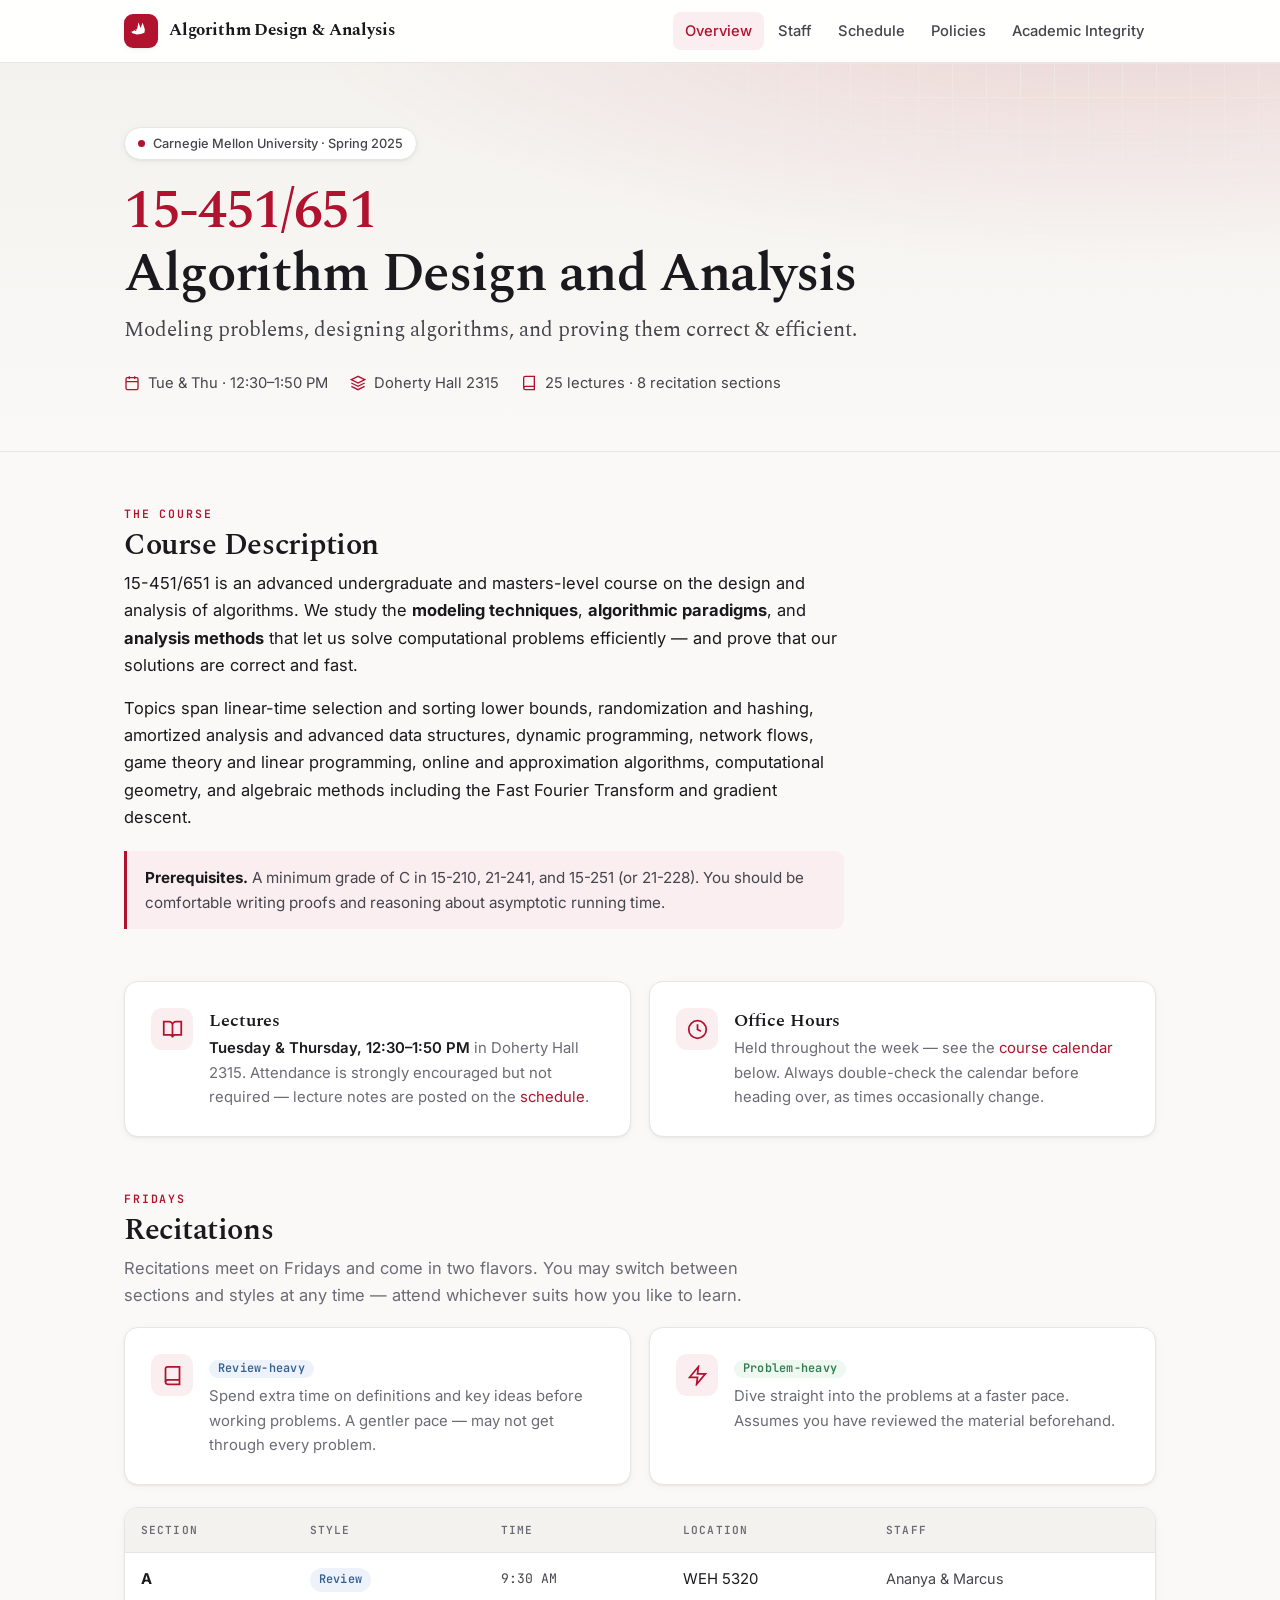
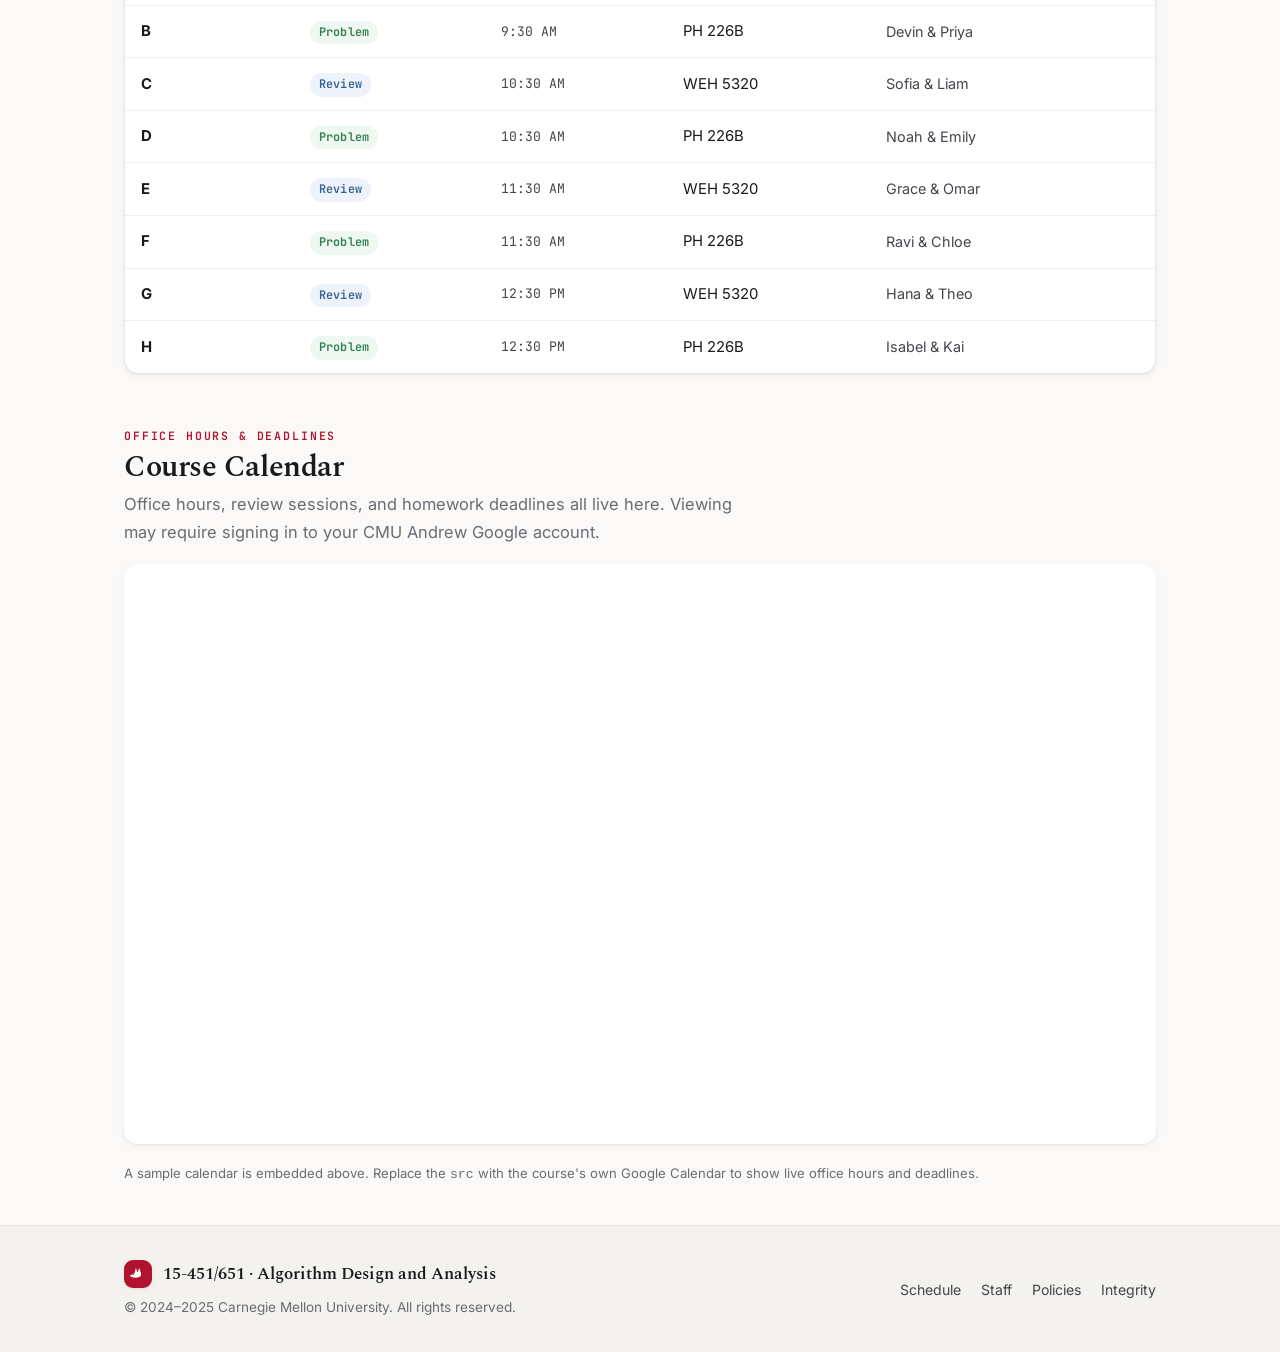
==== commit ecb60a24: "Agent changes (background) Santai-Kind: autosave Santai-Author: jocelyn.hao Santai-Changes: +0 ~6 -0" ====
--- a/index.html
+++ b/index.html
@@ -28,13 +28,6 @@
       <a href="schedule.html">Schedule</a>
       <a href="policies.html">Policies</a>
       <a href="integrity.html">Academic Integrity</a>
-      <span class="nav__sep"></span>
-      <a class="nav__ext" href="https://ohq.io" target="_blank" rel="noopener">
-        <svg viewBox="0 0 24 24" fill="none" stroke="currentColor" stroke-width="2"><path d="M17 21v-2a4 4 0 0 0-4-4H5a4 4 0 0 0-4 4v2"/><circle cx="9" cy="7" r="4"/><path d="M23 21v-2a4 4 0 0 0-3-3.87M16 3.13a4 4 0 0 1 0 7.75"/></svg>OHQ</a>
-      <a class="nav__ext" href="https://edstem.org" target="_blank" rel="noopener">
-        <svg viewBox="0 0 24 24" fill="none" stroke="currentColor" stroke-width="2"><path d="M21 11.5a8.38 8.38 0 0 1-.9 3.8 8.5 8.5 0 0 1-7.6 4.7 8.38 8.38 0 0 1-3.8-.9L3 21l1.9-5.7a8.38 8.38 0 0 1-.9-3.8 8.5 8.5 0 0 1 4.7-7.6 8.38 8.38 0 0 1 3.8-.9h.5a8.48 8.48 0 0 1 8 8v.5z"/></svg>Ed</a>
-      <a class="nav__ext" href="https://gradescope.com" target="_blank" rel="noopener">
-        <svg viewBox="0 0 24 24" fill="none" stroke="currentColor" stroke-width="2"><path d="M22 11.08V12a10 10 0 1 1-5.93-9.14"/><path d="M22 4 12 14.01l-3-3"/></svg>Gradescope</a>
     </nav>
   </div>
 </header>
--- a/styles.css
+++ b/styles.css
@@ -80,7 +80,10 @@
   display: flex; align-items: center; gap: 11px;
   font-family: var(--font-serif); font-weight: 700; font-size: 1.05rem;
   color: var(--ink); margin-right: auto; letter-spacing: -.01em;
-}
+  white-space: nowrap;
+}
+.nav__brand span:last-child { white-space: nowrap; }
+.nav__mark { flex-shrink: 0; }
 .nav__brand:hover { color: var(--ink); }
 .nav__mark {
   display: grid; place-items: center;
